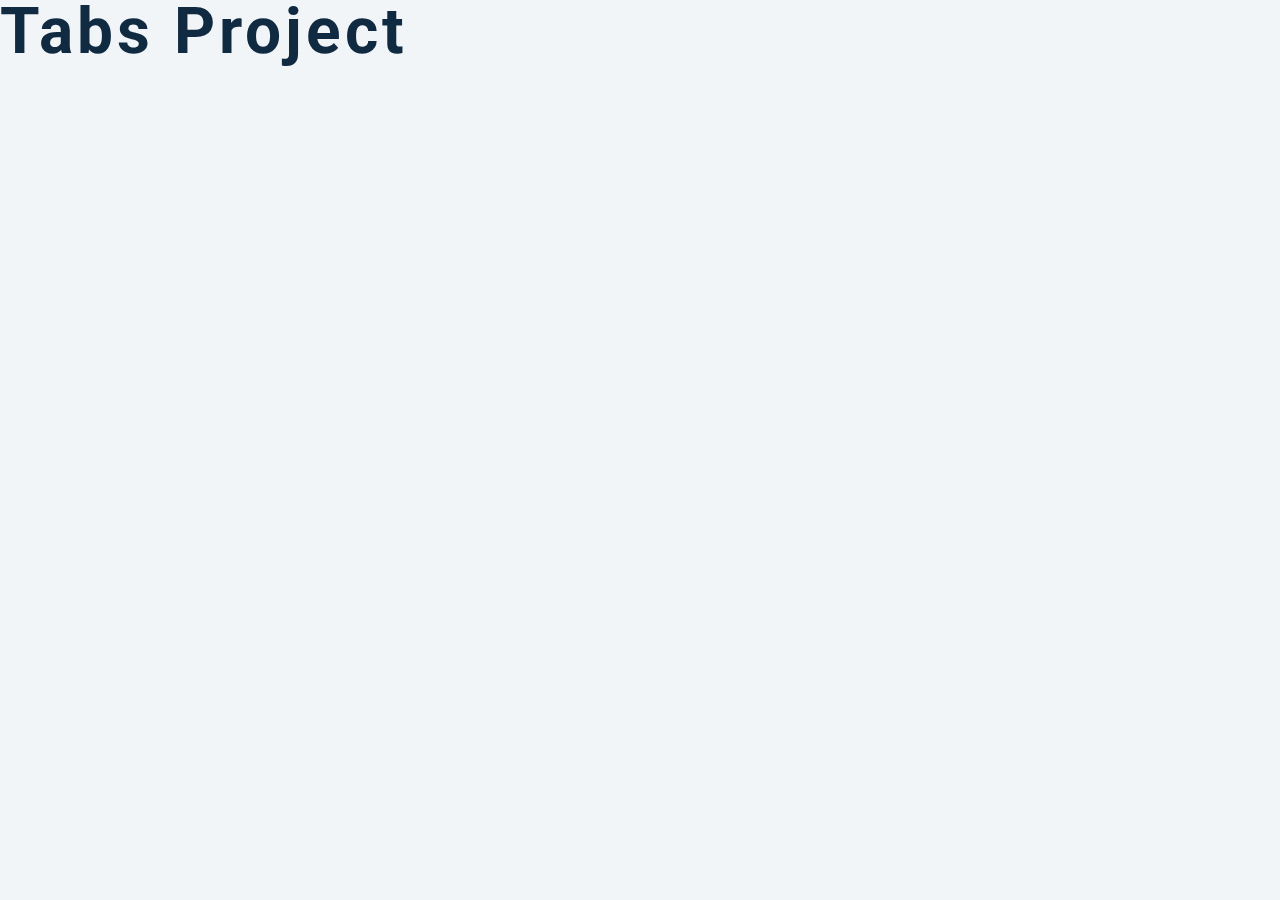
==== 11-tabs/setup/index.html @ 2e53e750 "Initializing projects, today number 1 done" ====
<!DOCTYPE html>
<html lang="en">
  <head>
    <meta charset="UTF-8" />
    <meta name="viewport" content="width=device-width, initial-scale=1.0" />
    <title>Tabs</title>

    <!-- styles -->
    <link rel="stylesheet" href="styles.css" />
  </head>
  <body>
    <h1>tabs project</h1>
    <!-- javascript -->
    <script src="app.js"></script>
  </body>
</html>
---- 11-tabs/setup/styles.css ----
/*
=============== 
Fonts
===============
*/
@import url("https://fonts.googleapis.com/css?family=Open+Sans|Roboto:400,700&display=swap");

/*
=============== 
Variables
===============
*/

:root {
  /* dark shades of primary color*/
  --clr-primary-1: hsl(205, 86%, 17%);
  --clr-primary-2: hsl(205, 77%, 27%);
  --clr-primary-3: hsl(205, 72%, 37%);
  --clr-primary-4: hsl(205, 63%, 48%);
  /* primary/main color */
  --clr-primary-5: #49a6e9;
  /* lighter shades of primary color */
  --clr-primary-6: hsl(205, 89%, 70%);
  --clr-primary-7: hsl(205, 90%, 76%);
  --clr-primary-8: hsl(205, 86%, 81%);
  --clr-primary-9: hsl(205, 90%, 88%);
  --clr-primary-10: hsl(205, 100%, 96%);
  /* darkest grey - used for headings */
  --clr-grey-1: hsl(209, 61%, 16%);
  --clr-grey-2: hsl(211, 39%, 23%);
  --clr-grey-3: hsl(209, 34%, 30%);
  --clr-grey-4: hsl(209, 28%, 39%);
  /* grey used for paragraphs */
  --clr-grey-5: hsl(210, 22%, 49%);
  --clr-grey-6: hsl(209, 23%, 60%);
  --clr-grey-7: hsl(211, 27%, 70%);
  --clr-grey-8: hsl(210, 31%, 80%);
  --clr-grey-9: hsl(212, 33%, 89%);
  --clr-grey-10: hsl(210, 36%, 96%);
  --clr-white: #fff;
  --clr-red-dark: hsl(360, 67%, 44%);
  --clr-red-light: hsl(360, 71%, 66%);
  --clr-green-dark: hsl(125, 67%, 44%);
  --clr-green-light: hsl(125, 71%, 66%);
  --clr-black: #222;
  --ff-primary: "Roboto", sans-serif;
  --ff-secondary: "Open Sans", sans-serif;
  --transition: all 0.3s linear;
  --spacing: 0.25rem;
  --radius: 0.5rem;
  --light-shadow: 0 5px 15px rgba(0, 0, 0, 0.1);
  --dark-shadow: 0 5px 15px rgba(0, 0, 0, 0.2);
  --max-width: 1170px;
  --fixed-width: 620px;
}
/*
=============== 
Global Styles
===============
*/

*,
::after,
::before {
  margin: 0;
  padding: 0;
  box-sizing: border-box;
}
body {
  font-family: var(--ff-secondary);
  background: var(--clr-grey-10);
  color: var(--clr-grey-1);
  line-height: 1.5;
  font-size: 0.875rem;
}
ul {
  list-style-type: none;
}
a {
  text-decoration: none;
}
img:not(.logo) {
  width: 100%;
}
img {
  display: block;
}

h1,
h2,
h3,
h4 {
  letter-spacing: var(--spacing);
  text-transform: capitalize;
  line-height: 1.25;
  margin-bottom: 0.75rem;
  font-family: var(--ff-primary);
}
h1 {
  font-size: 3rem;
}
h2 {
  font-size: 2rem;
}
h3 {
  font-size: 1.25rem;
}
h4 {
  font-size: 0.875rem;
}
p {
  margin-bottom: 1.25rem;
  color: var(--clr-grey-5);
}
@media screen and (min-width: 800px) {
  h1 {
    font-size: 4rem;
  }
  h2 {
    font-size: 2.5rem;
  }
  h3 {
    font-size: 1.75rem;
  }
  h4 {
    font-size: 1rem;
  }
  body {
    font-size: 1rem;
  }
  h1,
  h2,
  h3,
  h4 {
    line-height: 1;
  }
}
/*  global classes */

.btn {
  text-transform: uppercase;
  background: transparent;
  color: var(--clr-black);
  padding: 0.375rem 0.75rem;
  letter-spacing: var(--spacing);
  display: inline-block;
  transition: var(--transition);
  font-size: 0.875rem;
  border: 2px solid var(--clr-black);
  cursor: pointer;
  box-shadow: 0 1px 3px rgba(0, 0, 0, 0.2);
  border-radius: var(--radius);
}
.btn:hover {
  color: var(--clr-white);
  background: var(--clr-black);
}
/* section */
.section {
  padding: 5rem 0;
}

.section-center {
  width: 90vw;
  margin: 0 auto;
  max-width: 1170px;
}
@media screen and (min-width: 992px) {
  .section-center {
    width: 95vw;
  }
}
main {
  min-height: 100vh;
  display: grid;
  place-items: center;
}
/*
=============== 
About
===============
*/
.title {
  text-align: center;
  margin-bottom: 4rem;
}
.title p {
  width: 80%;
  margin: 0 auto;
}

.about-img {
  margin-bottom: 2rem;
}
.about-img img {
  border-radius: var(--radius);
  object-fit: cover;
  height: 20rem;
}
@media screen and (min-width: 992px) {
  .about-img {
    margin-bottom: 0;
  }

  .about-center {
    display: grid;
    grid-template-columns: 1fr 1fr;
    column-gap: 2rem;
  }
}
.about {
  background: var(--clr-white);
  border-radius: var(--radius);
  display: grid;
  grid-template-rows: auto 1fr;
}
.btn-container {
  border-top-left-radius: var(--radius);
  border-top-right-radius: var(--radius);
  display: grid;
  grid-template-columns: 1fr 1fr 1fr;
}
.tab-btn:nth-child(1) {
  border-top-left-radius: var(--radius);
}
.tab-btn:nth-child(3) {
  border-top-right-radius: var(--radius);
}
.tab-btn {
  padding: 1rem 0;
  border: none;
  text-transform: capitalize;
  font-size: 1rem;
  display: block;
  background: var(--clr-grey-9);
  cursor: pointer;
  transition: var(--transition);
  letter-spacing: var(--spacing);
}
.tab-btn:hover:not(.active) {
  background: var(--clr-primary-10);
  color: var(--clr-primary-5);
}
.about-content {
  border-bottom-left-radius: var(--radius);
  border-bottom-right-radius: var(--radius);
  padding: 2rem 1.5rem;
}
/* hide content */
.content {
  display: none;
}
.tab-btn.active {
  background: var(--clr-white);
}
.content.active {
  display: block;
}
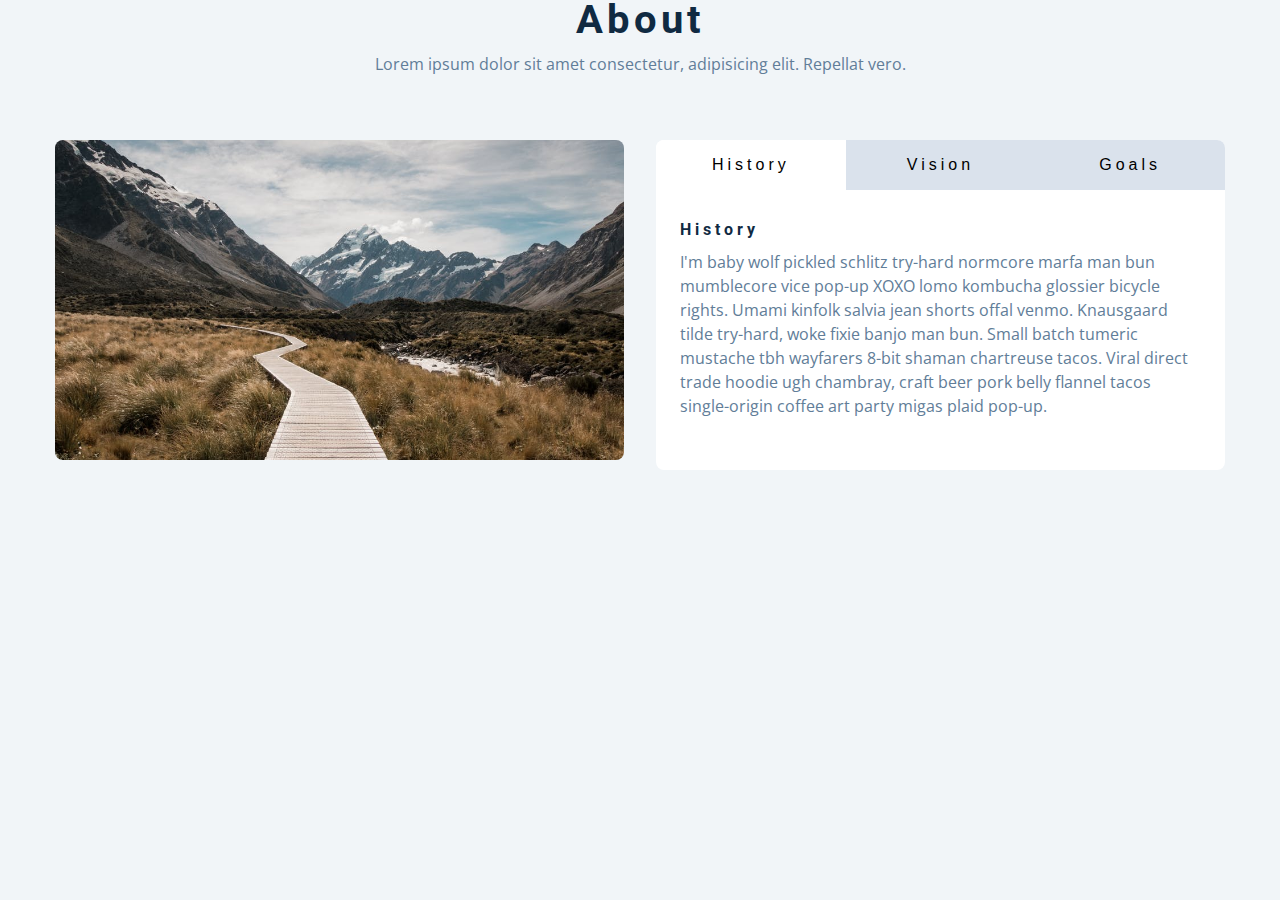
==== commit 72789abc: "tabs ready" ====
--- a/11-tabs/setup/index.html
+++ b/11-tabs/setup/index.html
@@ -9,7 +9,80 @@
     <link rel="stylesheet" href="styles.css" />
   </head>
   <body>
-    <h1>tabs project</h1>
+    <section>
+      <div class="title">
+        <h2>about</h2>
+        <p>
+          Lorem ipsum dolor sit amet consectetur,
+          adipisicing elit. Repellat vero.
+        </p>
+      </div>
+      <div class="about-center section-center">
+        <article class="about-img">
+          <img src="./hero-bcg.jpeg" alt="about picture">
+        </article>
+        <article class="about">
+          <!--btn container-->
+          <div class="btn-container">
+            <button class="tab-btn active" data-id="history">history</button>
+            <button class="tab-btn" data-id="vision">vision</button>
+            <button class="tab-btn" data-id="goals">goals</button>
+          </div>
+          <article class="about-content">
+            <!--single item-->
+            <div class="content active" id="history">
+              <h4>History</h4>
+              <p>
+                I'm baby wolf pickled schlitz try-hard normcore marfa man bun mumblecore vice
+                pop-up XOXO lomo kombucha glossier bicycle rights. Umami kinfolk salvia jean
+                shorts offal venmo. Knausgaard tilde try-hard, woke fixie banjo man bun. Small
+                batch tumeric mustache tbh wayfarers 8-bit shaman chartreuse tacos. Viral
+                direct trade hoodie ugh chambray, craft beer pork belly flannel tacos
+                single-origin coffee art party migas plaid pop-up.
+              </p>
+            </div>
+            <!--End of single item-->
+            <!--single item-->
+            <div class="content" id="vision">
+              <h4>Vision</h4>
+              <p>
+                Man bun PBR&B keytar copper mug prism, hell of helvetica. Synth crucifix offal
+                deep v hella biodiesel. Church-key listicle polaroid put a bird on it
+                chillwave palo santo enamel pin, tattooed meggings franzen la croix cray.
+                Retro yr aesthetic four loko tbh helvetica air plant, neutra palo santo tofu
+                mumblecore. Hoodie bushwick pour-over jean shorts chartreuse shabby chic. Roof
+                party hammock master cleanse pop-up truffaut, bicycle rights skateboard
+                affogato readymade sustainable deep v live-edge schlitz narwhal.
+              </p>
+              <ul>
+                <li>list item</li>
+                <li>list item</li>
+                <li>list item</li>
+              </ul>
+            </div>
+            <!--End of single item-->
+            <!--single item-->
+            <div class="content" id="goals">
+              <h4>Goals</h4>
+              <p>
+                Chambray authentic truffaut, kickstarter brunch taxidermy vape heirloom four
+                dollar toast raclette shoreditch church-key. Poutine etsy tote bag, cred
+                fingerstache leggings cornhole everyday carry blog gastropub. Brunch biodiesel
+                sartorial mlkshk swag, mixtape hashtag marfa readymade direct trade man braid
+                cold-pressed roof party. Small batch adaptogen coloring book heirloom.
+                Letterpress food truck hammock literally hell of wolf beard adaptogen everyday
+                carry. Dreamcatcher pitchfork yuccie, banh mi salvia venmo photo booth quinoa
+                chicharrones.
+              </p>
+            </div>
+            <!--End of single item-->
+            <!--single item-->
+            <!--single item-->
+          </article>          
+        </article>
+        
+      </div>
+    </section>
     <!-- javascript -->
     <script src="app.js"></script>
   </body>
--- a/11-tabs/setup/styles.css
+++ b/11-tabs/setup/styles.css
@@ -218,7 +218,7 @@
   border-top-left-radius: var(--radius);
   border-top-right-radius: var(--radius);
   display: grid;
-  grid-template-columns: 1fr 1fr 1fr;
+  grid-template-columns: 1fr 1fr 1fr;*/
 }
 .tab-btn:nth-child(1) {
   border-top-left-radius: var(--radius);
